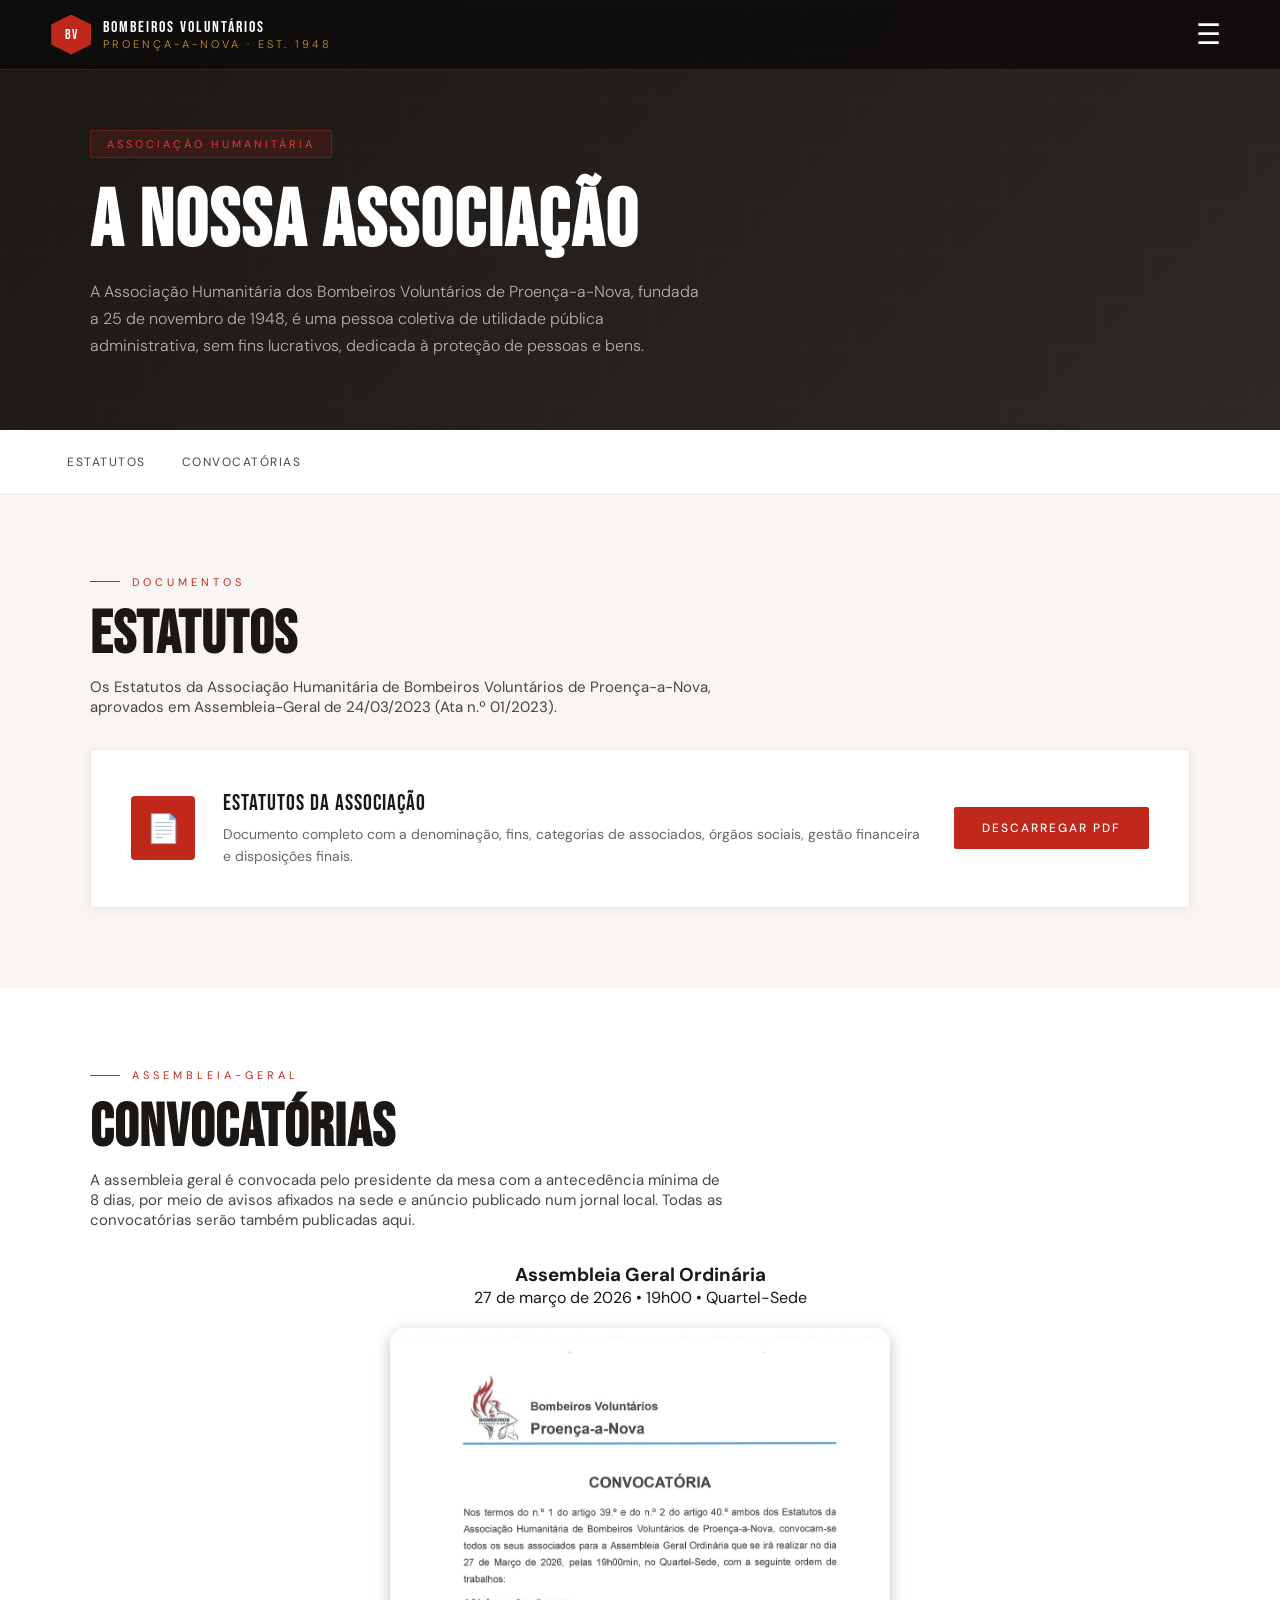
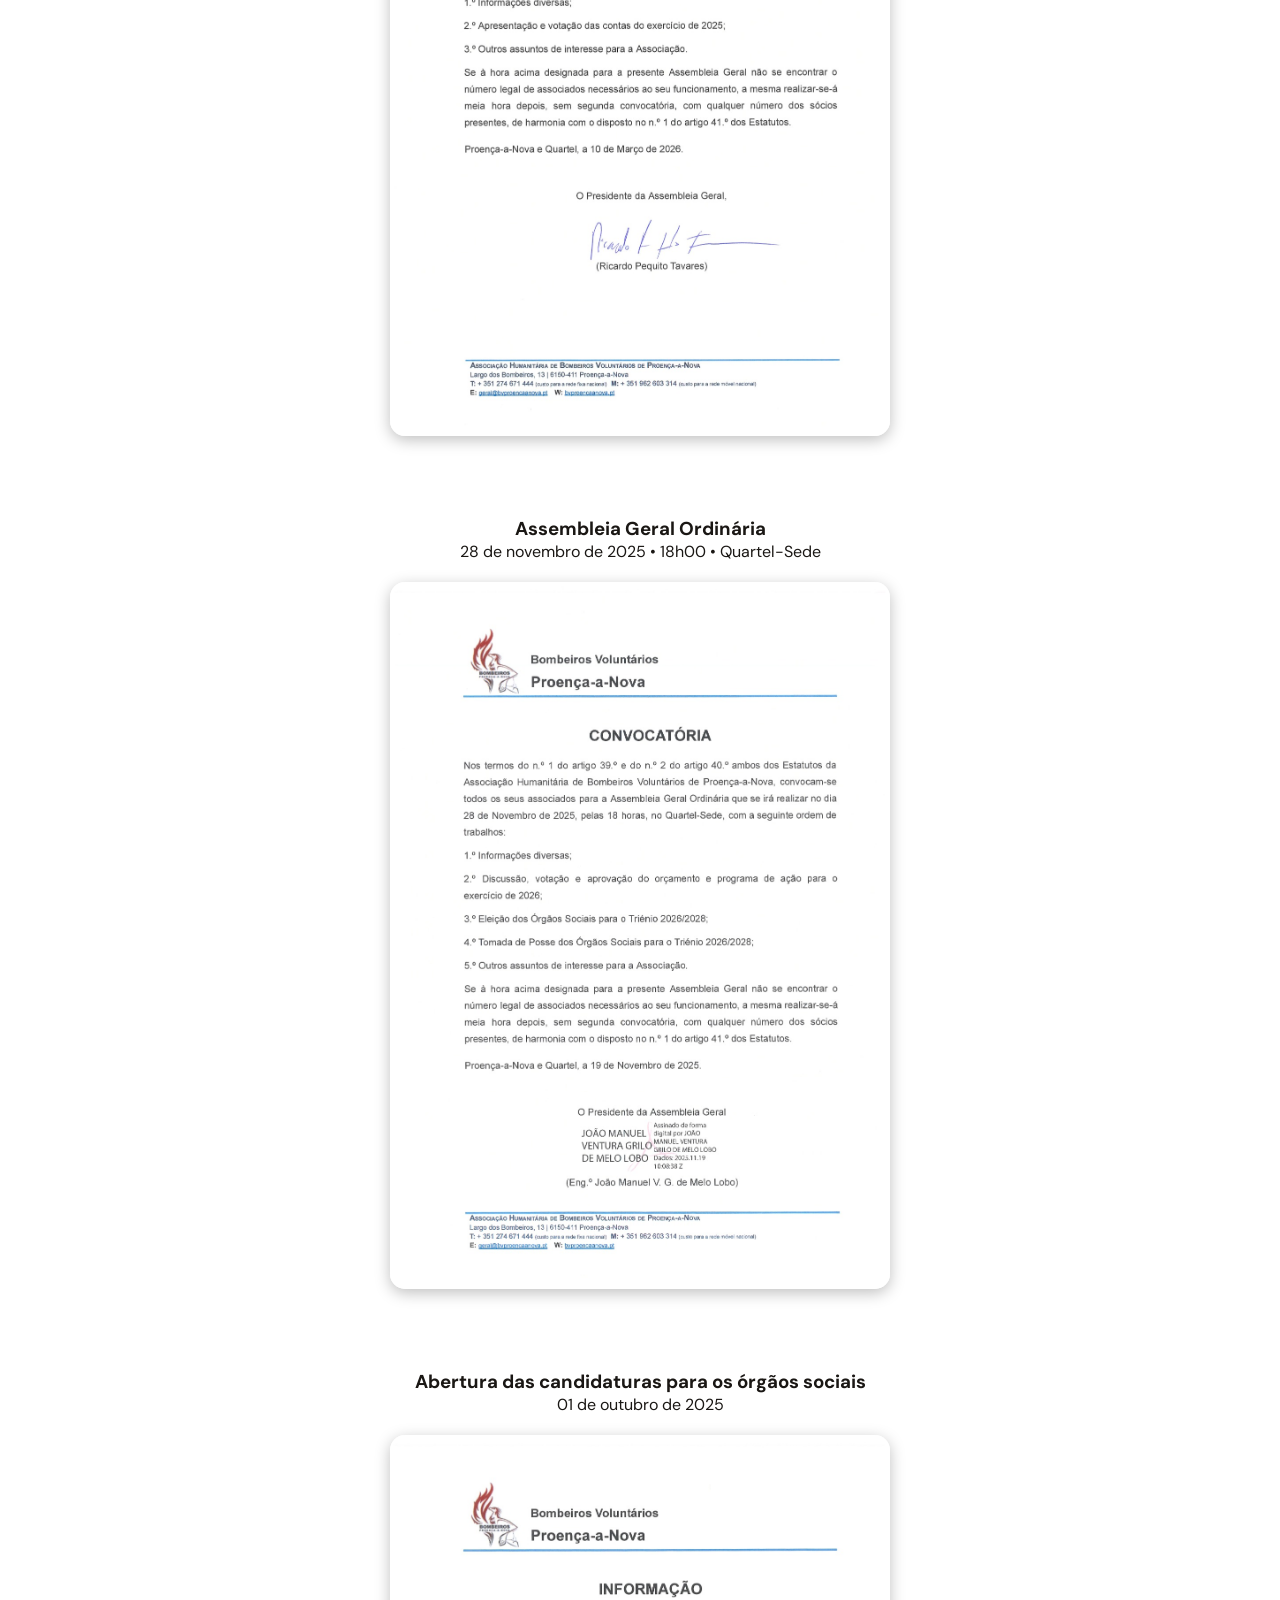
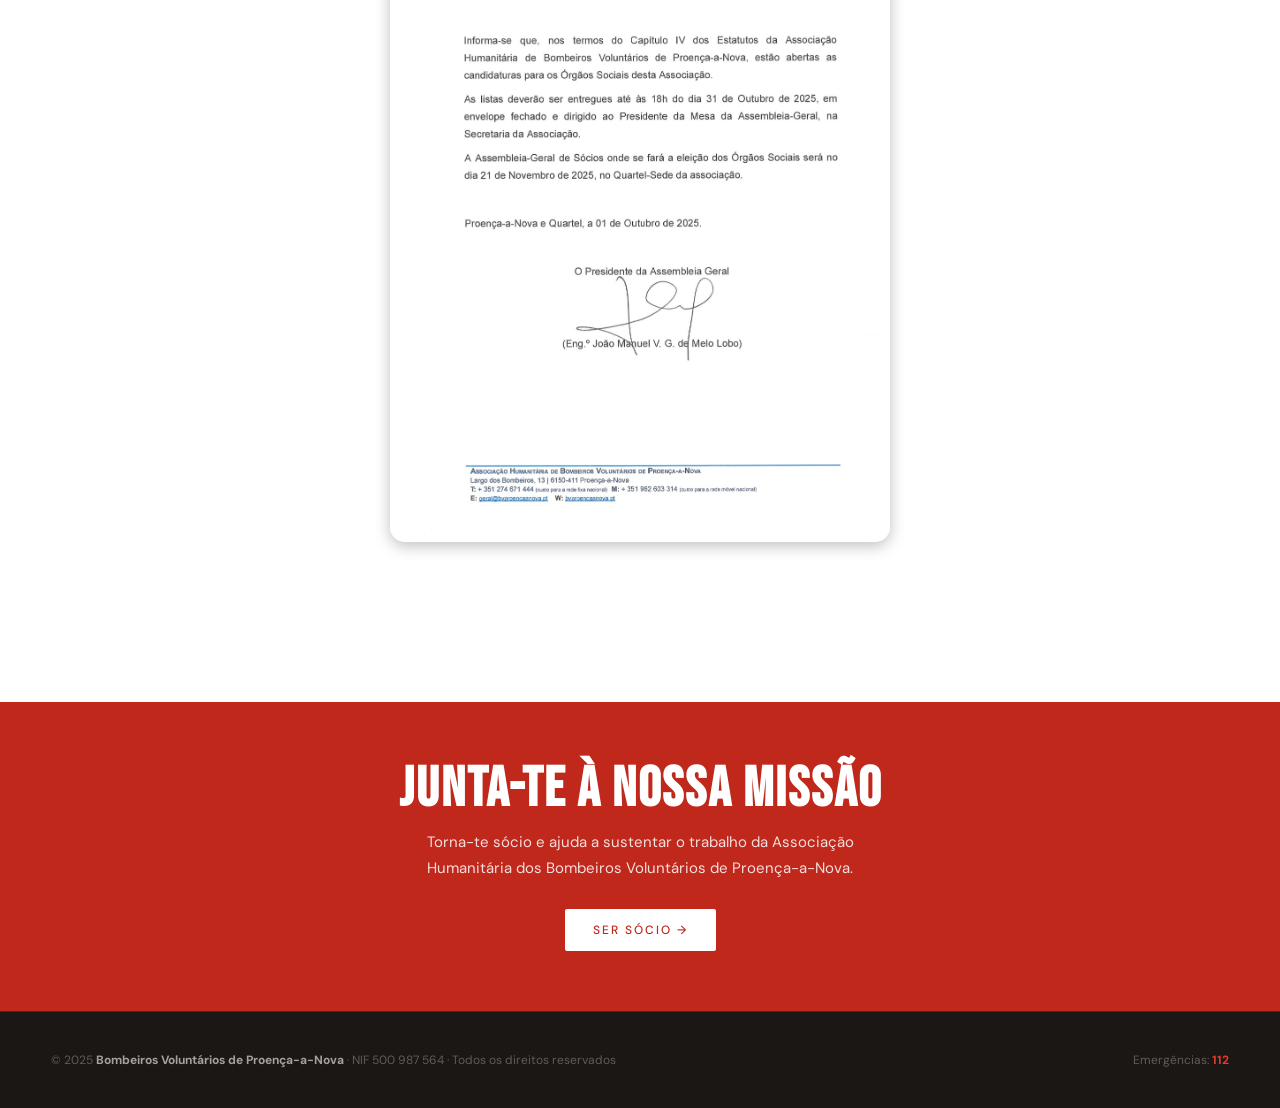
==== associacao.html @ d0187944 "Add files via upload" ====
<!DOCTYPE html>
<html lang="pt">
<head>
<meta charset="UTF-8">
<meta name="description" content="Associação Humanitária dos Bombeiros Voluntários de Proença-a-Nova — Órgãos sociais, estatutos e convocatórias.">
<meta name="robots" content="index, follow">
<meta name="viewport" content="width=device-width, initial-scale=1.0">
<title>Associação | Bombeiros Voluntários de Proença-a-Nova</title>
<link rel="preconnect" href="https://fonts.googleapis.com">
<link href="https://fonts.googleapis.com/css2?family=Bebas+Neue&family=Source+Serif+4:ital,wght@0,300;0,400;0,600;1,300&family=DM+Sans:wght@300;400;500&display=swap" rel="stylesheet">
<link rel="stylesheet" href="style.css">
<style>
  /* ══ ASSOCIAÇÃO PAGE ══ */
  .assoc-hero {
    background: linear-gradient(135deg, #1a1714 0%, #2d2926 100%);
    padding: 130px 4vw 70px;
    position: relative;
    overflow: hidden;
  }
  .assoc-hero::before {
    content: '';
    position: absolute; inset: 0;
    background-image: linear-gradient(rgba(192,40,28,0.06) 1px, transparent 1px),
      linear-gradient(90deg, rgba(192,40,28,0.06) 1px, transparent 1px);
    background-size: 50px 50px;
  }
  .assoc-hero-inner { position: relative; z-index: 2; max-width: 1100px; margin: 0 auto; }
  .assoc-badge {
    display: inline-flex; align-items: center; gap: 8px;
    background: rgba(192,40,28,0.15); border: 1px solid rgba(192,40,28,0.35);
    padding: 6px 16px; border-radius: 2px; margin-bottom: 24px;
    font-size: 11px; letter-spacing: 3px; text-transform: uppercase; color: #E8392A;
  }
  .assoc-hero h1 {
    font-family: 'Bebas Neue', sans-serif;
    font-size: clamp(40px, 7vw, 80px);
    line-height: 1; letter-spacing: 2px; color: white; margin-bottom: 16px;
  }
  .assoc-hero p {
    font-size: 16px; color: rgba(255,255,255,0.65);
    max-width: 620px; line-height: 1.7; font-weight: 300;
  }

  .assoc-section { padding: 80px 4vw; }
  .assoc-section-alt { background: #f8f5f2; }
  .assoc-inner { max-width: 1100px; margin: 0 auto; }

  /* Quick links / jump nav */
  .assoc-jumpnav {
    display: flex; gap: 4px; flex-wrap: wrap;
    background: #ffffff; border-bottom: 1px solid rgba(0,0,0,0.08);
    padding: 16px 4vw; position: sticky; top: 70px; z-index: 50;
  }
  .assoc-jumpnav a {
    font-size: 12px; letter-spacing: 1.5px; text-transform: uppercase;
    color: #4a4540; text-decoration: none; padding: 8px 16px;
    border-radius: 2px; transition: all 0.2s;
  }
  .assoc-jumpnav a:hover { background: rgba(192,40,28,0.08); color: var(--red); }

  /* Org chart */
  .org-grid { display: grid; grid-template-columns: repeat(3, 1fr); gap: 4px; margin-bottom: 4px; }
  .org-card {
    background: white; padding: 32px 28px; border-top: 3px solid var(--red);
    box-shadow: 0 2px 10px rgba(0,0,0,0.06);
  }
  .org-card-title {
    font-family: 'Bebas Neue', sans-serif; font-size: 24px; letter-spacing: 2px;
    color: #1a1714; margin-bottom: 6px;
  }
  .org-card-sub { font-size: 11px; letter-spacing: 2px; text-transform: uppercase; color: var(--red); margin-bottom: 18px; }
  .org-list { list-style: none; }
  .org-list li {
    font-size: 14px; color: #4a4540; padding: 8px 0;
    border-bottom: 1px solid rgba(0,0,0,0.06);
    display: flex; justify-content: space-between; gap: 12px;
  }
  .org-list li:last-child { border-bottom: none; }
  .org-list .role { color: #9a9590; font-size: 12px; letter-spacing: 1px; text-transform: uppercase; }
  .org-note {
    background: var(--mid); border-left: 3px solid var(--red);
    padding: 16px 20px; font-size: 13px; color: #6a6560; line-height: 1.6;
    border-radius: 0 4px 4px 0; margin-top: 4px;
  }

  /* Categories of members */
  .cat-grid { display: grid; grid-template-columns: repeat(5, 1fr); gap: 4px; }
  .cat-card {
    background: white; padding: 24px 18px; text-align: center;
    border-top: 3px solid transparent; box-shadow: 0 2px 10px rgba(0,0,0,0.05);
    transition: all 0.2s;
  }
  .cat-card:hover { border-top-color: var(--red); transform: translateY(-2px); }
  .cat-icon { font-size: 28px; margin-bottom: 10px; }
  .cat-title { font-family: 'Bebas Neue', sans-serif; font-size: 17px; letter-spacing: 1px; color: #1a1714; margin-bottom: 6px; }
  .cat-desc { font-size: 12px; color: #6a6560; line-height: 1.5; }

  /* PDF / Estatutos */
  .pdf-card {
    background: white; border: 1px solid rgba(0,0,0,0.08); border-radius: 4px;
    padding: 40px; display: flex; align-items: center; gap: 28px;
    box-shadow: 0 2px 12px rgba(0,0,0,0.05); flex-wrap: wrap;
  }
  .pdf-icon {
    width: 64px; height: 64px; background: var(--red); border-radius: 4px;
    display: flex; align-items: center; justify-content: center;
    font-size: 28px; color: white; flex-shrink: 0;
  }
  .pdf-info { flex: 1; min-width: 200px; }
  .pdf-title { font-family: 'Bebas Neue', sans-serif; font-size: 22px; letter-spacing: 1px; color: #1a1714; margin-bottom: 6px; }
  .pdf-desc { font-size: 14px; color: #6a6560; line-height: 1.6; }
  .btn-pdf {
    display: inline-flex; align-items: center; gap: 10px;
    background: var(--red); color: white; padding: 13px 28px;
    text-decoration: none; font-size: 12px; letter-spacing: 2px;
    text-transform: uppercase; font-weight: 500; border-radius: 2px;
    transition: background 0.2s; flex-shrink: 0;
  }
  .btn-pdf:hover { background: var(--red-light); }

  /* Highlights from Estatutos */
  .stat-highlights { display: grid; grid-template-columns: repeat(2, 1fr); gap: 16px; margin-top: 32px; }
  .stat-highlight {
    background: white; padding: 24px 26px; border-radius: 4px;
    box-shadow: 0 2px 10px rgba(0,0,0,0.05); border-left: 3px solid var(--gold);
  }
  .stat-highlight-title { font-family: 'Bebas Neue', sans-serif; font-size: 17px; letter-spacing: 1px; color: var(--red); margin-bottom: 8px; }
  .stat-highlight-text { font-size: 13px; color: #6a6560; line-height: 1.6; }

  /* Convocatórias */
  .convoc-list { display: flex; flex-direction: column; gap: 4px; }
  .convoc-item {
    background: white; padding: 24px 28px;
    display: flex; align-items: center; justify-content: space-between; gap: 20px;
    border-left: 3px solid var(--red); box-shadow: 0 2px 10px rgba(0,0,0,0.05);
    flex-wrap: wrap;
  }
  .convoc-info { flex: 1; min-width: 220px; }
  .convoc-tag {
    display: inline-block; font-size: 10px; letter-spacing: 2px; text-transform: uppercase;
    background: rgba(192,40,28,0.08); color: var(--red); padding: 3px 10px;
    border-radius: 2px; margin-bottom: 8px;
  }
  .convoc-title { font-family: 'Bebas Neue', sans-serif; font-size: 19px; letter-spacing: 1px; color: #1a1714; margin-bottom: 4px; }
  .convoc-meta { font-size: 13px; color: #9a9590; }
  .convoc-empty {
    background: var(--mid); border: 1px dashed rgba(0,0,0,0.15);
    border-radius: 4px; padding: 48px 32px; text-align: center;
    color: #9a9590; font-size: 14px; line-height: 1.8;
  }
  .convoc-empty strong { color: #6a6560; }

  /* CTA */
  .assoc-cta {
    background: var(--red); padding: 60px 4vw; text-align: center;
  }
  .assoc-cta h2 {
    font-family: 'Bebas Neue', sans-serif; font-size: clamp(32px, 5vw, 56px);
    letter-spacing: 2px; color: white; margin-bottom: 12px; line-height: 1;
  }
  .assoc-cta p { font-size: 15px; color: rgba(255,255,255,0.85); max-width: 480px; margin: 0 auto 28px; line-height: 1.7; }

  @media (max-width: 768px) {
    .org-grid, .cat-grid, .stat-highlights { grid-template-columns: 1fr; }
    .cat-grid { grid-template-columns: repeat(2, 1fr); }
    .pdf-card { flex-direction: column; text-align: center; }
    .convoc-item { flex-direction: column; align-items: flex-start; }
    .assoc-jumpnav { overflow-x: auto; white-space: nowrap; top: 0; }
  }
</style>
</head>
<body>

<!-- NAV -->
<nav>
  <a href="index.html" class="nav-logo">
    <div class="nav-emblem">BV</div>
    <div class="nav-name">
      Bombeiros Voluntários
      <span>Proença-a-Nova · Est. 1948</span>
    </div>
  </a>
  <div class="hamburger" onclick="toggleMenu()">☰</div>
  <ul class="nav-links">
    <li><a href="index.html#sobre">Quem Somos</a></li>
    <li><a href="associacao.html" style="color:var(--red);">Associação</a></li>
    <li><a href="index.html#recrutamento">Recrutamento</a></li>
    <li><a href="index.html#galeria">Galeria</a></li>
    <li><a href="index.html#noticias">Notícias</a></li>
    <li><a href="index.html#socios">Sócios</a></li>
    <li><a href="index.html#irs">IRS Solidário</a></li>
    <li><a href="extintores.html">🧯 Extintores</a></li>
    <li><a href="index.html#" style="color:var(--gold-light);font-weight:500;">🎮 Jogos</a></li>
    <li><a href="index.html#contactos">Contactos</a></li>
    <li><a href="https://docs.google.com/forms/d/e/1FAIpQLScVXfGQLHuPD7L-xPLkF53mUAYQGIiumaa0Vh-1uaxZbrupPg/viewform" target="_blank" class="nav-cta">Juntar-me</a></li>
  </ul>
</nav>

<!-- HERO -->
<section class="assoc-hero">
  <div class="assoc-hero-inner">
    <div class="assoc-badge">Associação Humanitária</div>
    <h1>A Nossa Associação</h1>
    <p>A Associação Humanitária dos Bombeiros Voluntários de Proença-a-Nova, fundada a 25 de novembro de 1948, é uma pessoa coletiva de utilidade pública administrativa, sem fins lucrativos, dedicada à proteção de pessoas e bens.</p>
  </div>
</section>

<!-- JUMP NAV -->
<div class="assoc-jumpnav">
  
  <a href="#estatutos">Estatutos</a>
  <a href="#convocatorias">Convocatórias</a>
</div>


<!-- ESTATUTOS -->
<section class="assoc-section assoc-section-alt" id="estatutos">
  <div class="assoc-inner">
    <div class="section-label">Documentos</div>
    <h2 class="section-title" style="color:#1a1714;margin-bottom:12px;">Estatutos</h2>
    <p style="font-size:15px;color:#4a4540;max-width:640px;margin-bottom:32px;">Os Estatutos da Associação Humanitária de Bombeiros Voluntários de Proença-a-Nova, aprovados em Assembleia-Geral de 24/03/2023 (Ata n.º 01/2023).</p>
    <div class="pdf-card">
      <div class="pdf-icon">📄</div>
      <div class="pdf-info">
        <div class="pdf-title">Estatutos da Associação</div>
        <div class="pdf-desc">Documento completo com a denominação, fins, categorias de associados, órgãos sociais, gestão financeira e disposições finais.</div>
      </div>
      <a href="ficheiro.pdf" download class="btn-pdf">Descarregar PDF</a>
    </div>
  </div>
</section>

<!-- CONVOCATÓRIAS -->
<section class="assoc-section" id="convocatorias">
  <div class="assoc-inner">
    <div class="section-label">Assembleia-Geral</div>
    <h2 class="section-title" style="color:#1a1714;margin-bottom:12px;">Convocatórias</h2>
    <p style="font-size:15px;color:#4a4540;max-width:640px;margin-bottom:32px;">
      A assembleia geral é convocada pelo presidente da mesa com a antecedência mínima de 8 dias, por meio de avisos afixados na sede e anúncio publicado num jornal local. Todas as convocatórias serão também publicadas aqui.
    </p>

    <!-- Lista de convocatórias -->
    <div class="convoc-list">

    <div class="convoc-feed">

        <div class="convoc-post">
            <div class="convoc-details">
                <h3>Assembleia Geral Ordinária</h3>
                <p>27 de março de 2026 • 19h00 • Quartel-Sede</p>
            </div>

            <img src="[data-uri]"
                 alt="Convocatória Assembleia Geral">
        </div>

        <div class="convoc-post">
            <div class="convoc-details">
                <h3>Assembleia Geral Ordinária</h3>
                <p>28 de novembro de 2025 • 18h00 • Quartel-Sede</p>
            </div>

            <img src="[data-uri]"
                 alt="Convocatória Assembleia Geral">
        </div>

        <div class="convoc-post">
            <div class="convoc-details">
                <h3>Abertura das candidaturas para os órgãos sociais</h3>
                <p>01 de outubro de 2025</p>
            </div>

            <img src="[data-uri]"
                 alt="Convocatória Abertura de Candidaturas">
        </div>

    </div>

</div>
</section>

<!-- CTA -->
<section class="assoc-cta">
  <h2>Junta-te à Nossa Missão</h2>
  <p>Torna-te sócio e ajuda a sustentar o trabalho da Associação Humanitária dos Bombeiros Voluntários de Proença-a-Nova.</p>
  <a href="index.html#socios" class="btn-pdf" style="background:white;color:var(--red);">Ser Sócio →</a>
</section>

<!-- FOOTER -->
<footer>
  <div class="footer-inner">
    <div class="footer-copy">
      © 2025 <strong>Bombeiros Voluntários de Proença-a-Nova</strong> · NIF 500 987 564 · Todos os direitos reservados
    </div>
    <div class="footer-copy">
      Emergências: <strong style="color:var(--red-light);">112</strong>
    </div>
  </div>
</footer>

<script src="script.js"></script>
</body>
</html>
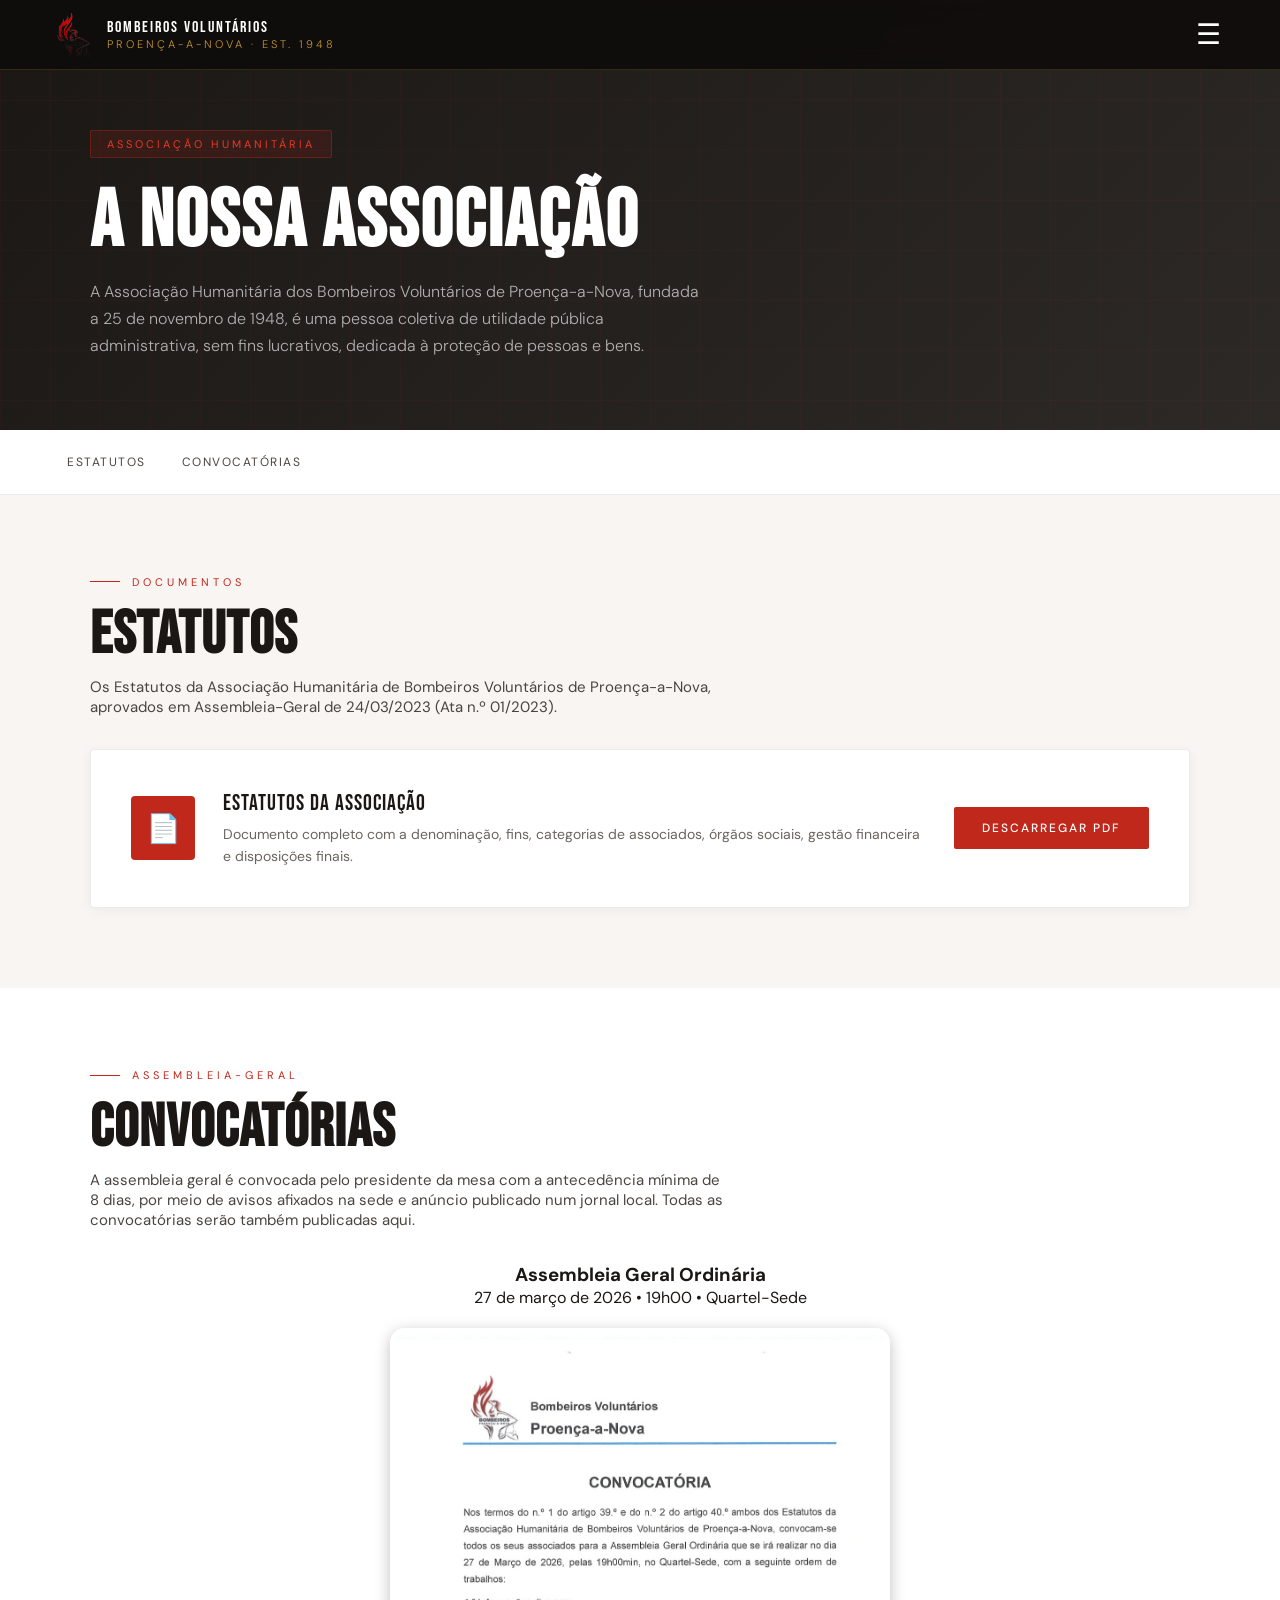
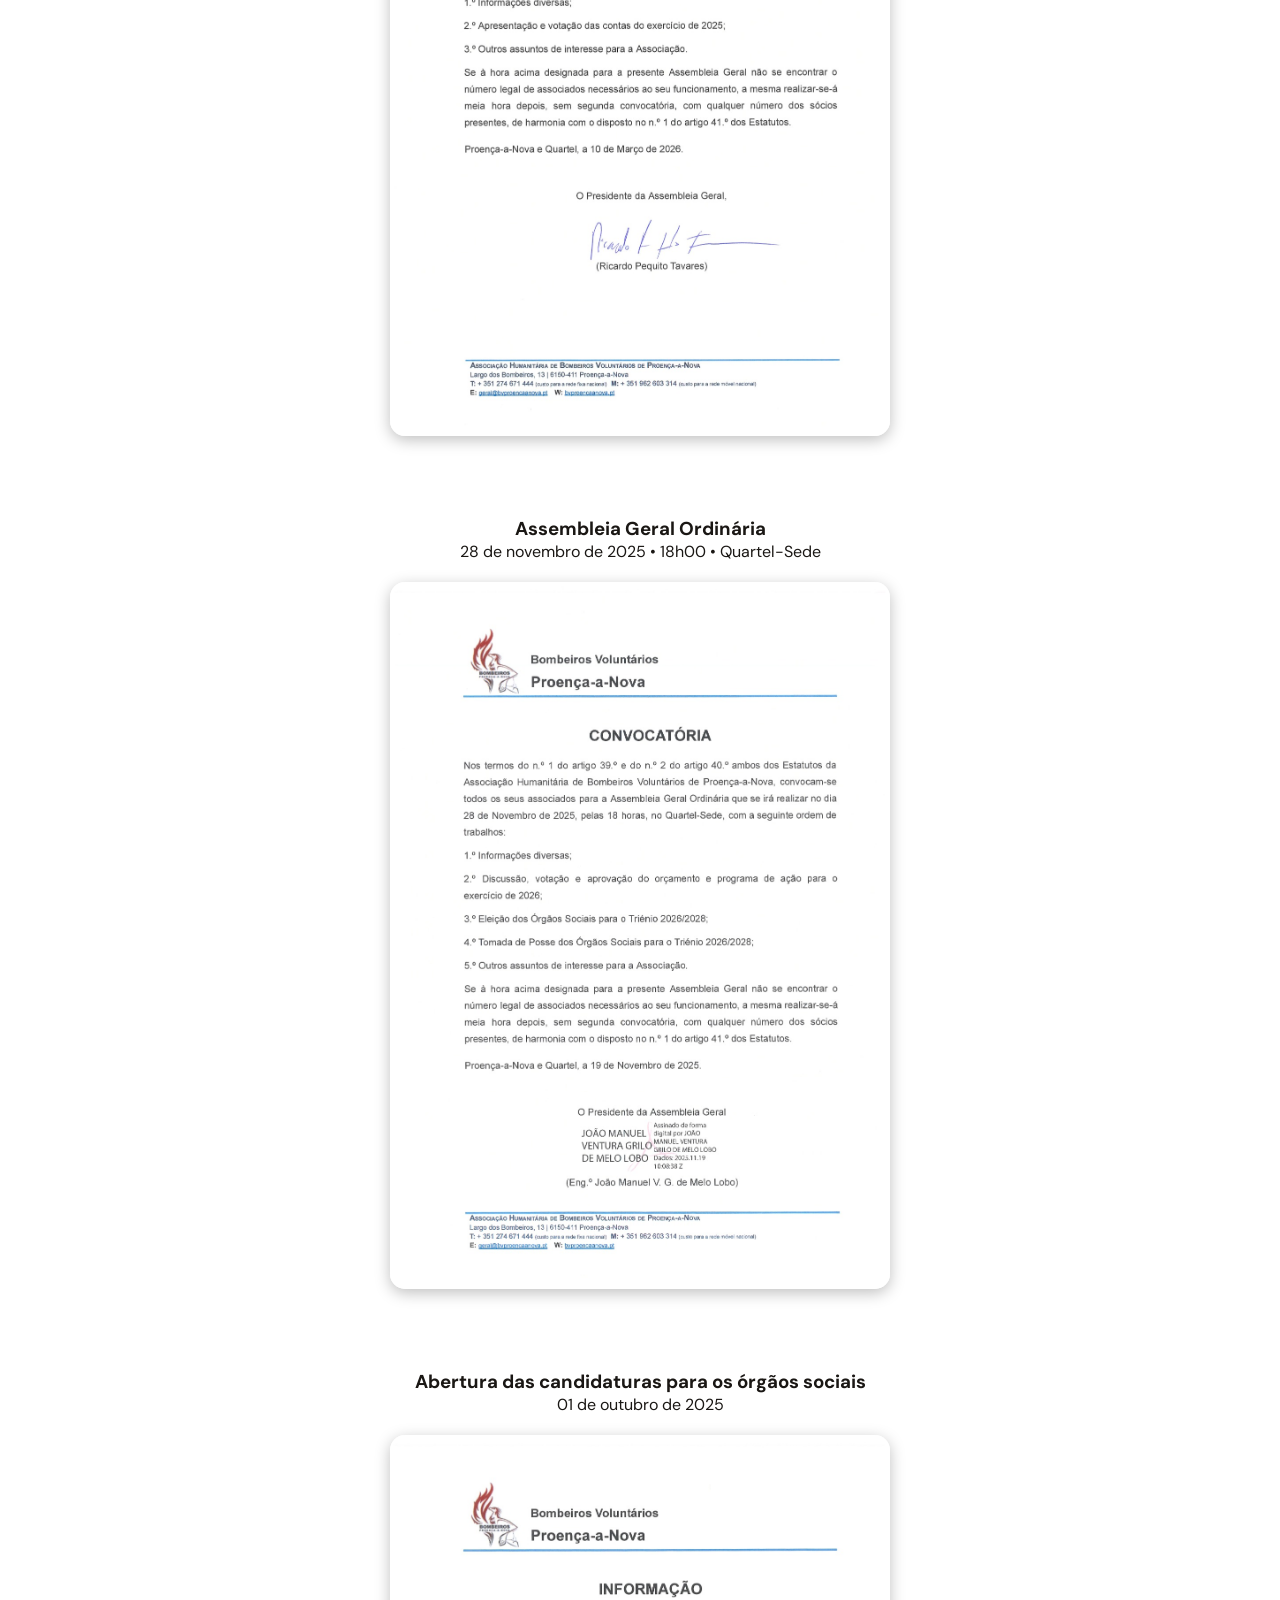
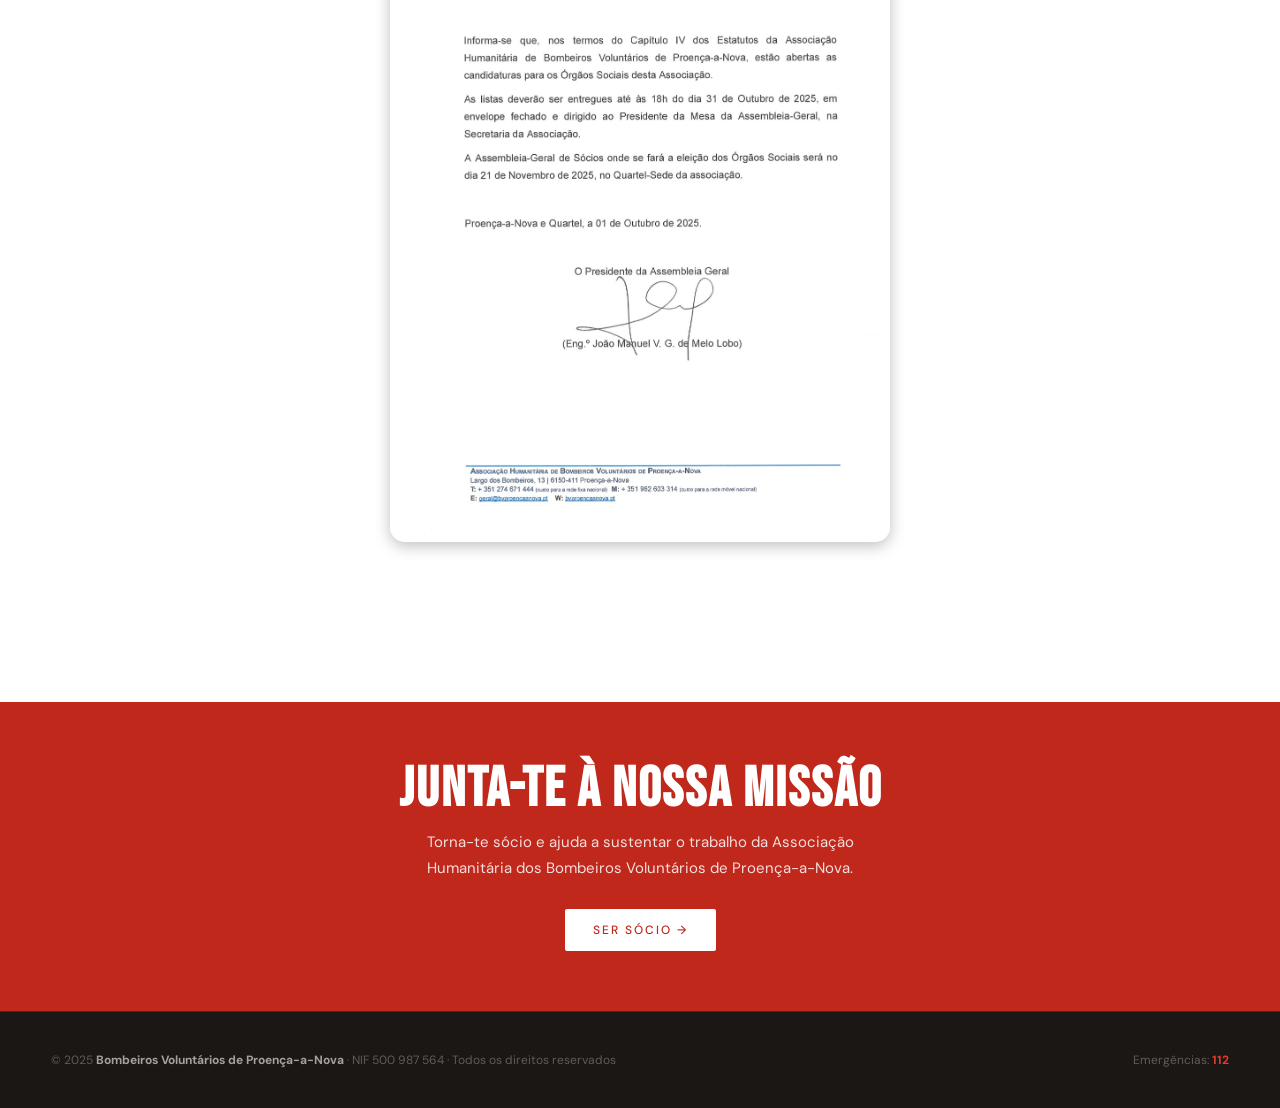
==== commit dcc02554: "Add files via upload" ====
--- a/associacao.html
+++ b/associacao.html
@@ -174,7 +174,7 @@
 <!-- NAV -->
 <nav>
   <a href="index.html" class="nav-logo">
-    <div class="nav-emblem">BV</div>
+    <img class="nav-emblem" src="logo-full.png" alt="Brasão Bombeiros Voluntários de Proença-a-Nova">
     <div class="nav-name">
       Bombeiros Voluntários
       <span>Proença-a-Nova · Est. 1948</span>
--- a/style.css
+++ b/style.css
@@ -100,12 +100,8 @@
   }
 
   .nav-emblem {
-    width: 40px; height: 40px;
-    background: var(--red);
-    clip-path: polygon(50% 0%, 100% 25%, 100% 75%, 50% 100%, 0% 75%, 0% 25%);
-    display: flex; align-items: center; justify-content: center;
-    font-family: 'Bebas Neue', sans-serif;
-    font-size: 14px; letter-spacing: 1px; color: white;
+    width: 44px; height: 44px;
+    object-fit: contain;
     flex-shrink: 0;
   }
 
@@ -947,7 +943,7 @@
 /* NAV */
 nav{position:fixed;top:0;left:0;right:0;z-index:100;display:flex;align-items:center;justify-content:space-between;padding:0 4vw;height:70px;background:rgba(15,13,12,0.95);backdrop-filter:blur(12px);border-bottom:1px solid rgba(200,151,42,0.2)}
 .nav-logo{display:flex;align-items:center;gap:12px;text-decoration:none}
-.nav-emblem{width:40px;height:40px;background:var(--red);clip-path:polygon(50% 0%,100% 25%,100% 75%,50% 100%,0% 75%,0% 25%);display:flex;align-items:center;justify-content:center;font-family:'Bebas Neue',sans-serif;font-size:14px;color:white}
+.nav-emblem{width:44px;height:44px;object-fit:contain;flex-shrink:0}
 .nav-name{font-family:'Bebas Neue',sans-serif;font-size:16px;letter-spacing:2px;color:white;line-height:1.2}
 .nav-name span{color:var(--gold);font-size:11px;letter-spacing:3px;display:block;font-family:'DM Sans',sans-serif;font-weight:300;text-transform:uppercase}
 .nav-back{display:inline-flex;align-items:center;gap:8px;color:#4a4540;text-decoration:none;font-size:13px;letter-spacing:1px;text-transform:uppercase;transition:color 0.2s}
@@ -1064,7 +1060,7 @@
 /* NAV */
 
 .nav-logo{display:flex;align-items:center;gap:12px;text-decoration:none}
-.nav-emblem{width:40px;height:40px;background:var(--red);clip-path:polygon(50% 0%,100% 25%,100% 75%,50% 100%,0% 75%,0% 25%);display:flex;align-items:center;justify-content:center;font-family:'Bebas Neue',sans-serif;font-size:14px;color:white}
+.nav-emblem{width:44px;height:44px;object-fit:contain;flex-shrink:0}
 .nav-name{font-family:'Bebas Neue',sans-serif;font-size:16px;letter-spacing:2px;color:white;line-height:1.2}
 .nav-name span{color:var(--gold);font-size:11px;letter-spacing:3px;display:block;font-family:'DM Sans',sans-serif;font-weight:300;text-transform:uppercase}
 .nav-back{display:inline-flex;align-items:center;gap:8px;color:#4a4540;text-decoration:none;font-size:13px;letter-spacing:1px;text-transform:uppercase;transition:color 0.2s}
